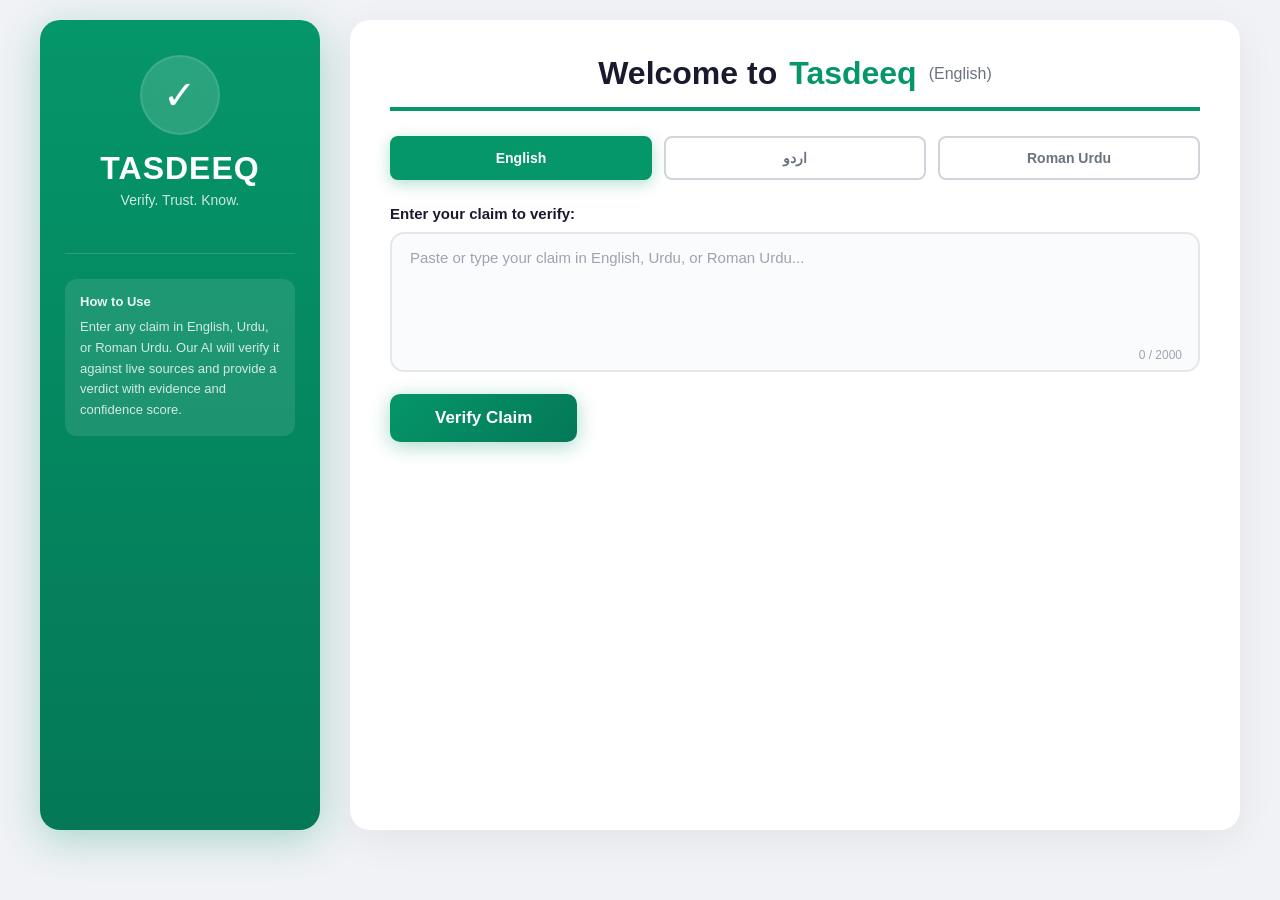
==== Frontend/index.html @ 3e844426 "Re-arrange file by making folders" ====
<!DOCTYPE html>
<html lang="en">
<head>
    <meta charset="UTF-8">
    <meta name="viewport" content="width=device-width, initial-scale=1.0">
    <title>Tasdeeq - Truth Verification</title>
    <link rel="stylesheet" href="style.css">
</head>
<body>

<div class="container">

    <!-- ===== SIDEBAR ===== -->
    <aside class="sidebar">
        <div class="logo-area">
            <div class="logo-icon">✓</div>
            <div>
                <h1>TASDEEQ</h1>
                <p>Verify. Trust. Know.</p>
            </div>
        </div>

        <hr class="sidebar-divider">

        <div class="sidebar-how-to">
            <div class="title" id="sidebarHowToTitle">How to Use</div>
            <div class="content" id="sidebarHowToText">
                Enter any claim in English, Urdu, or Roman Urdu. Our AI will verify it against live sources and provide a verdict with evidence and confidence score.
            </div>
        </div>
    </aside>

    <!-- ===== MAIN CONTENT ===== -->
    <main class="main-content">

        <!-- Welcome - Centered -->
        <div class="welcome" id="welcomeText">
            Welcome to <span class="tasdeeq-green">Tasdeeq</span>
            <span class="sub" id="langIndicator">(English)</span>
        </div>

        <!-- Language Buttons -->
        <div class="lang-buttons">
            <button class="lang-btn active" data-lang="en">English</button>
            <button class="lang-btn" data-lang="ur">اردو</button>
            <button class="lang-btn" data-lang="roman">Roman Urdu</button>
        </div>

        <!-- Input -->
        <label class="input-label" id="inputLabel">Enter your claim to verify:</label>
        <div class="input-wrapper">
            <textarea id="claimInput" placeholder="Paste or type your claim in English, Urdu, or Roman Urdu..."></textarea>
            <span class="char-count" id="charCount">0 / 2000</span>
        </div>

        <button class="verify-btn" id="verifyBtn">
            <span id="verifyBtnText">Verify Claim</span>
        </button>

        <!-- Loading -->
        <div class="loading-overlay" id="loadingOverlay">
            <div class="spinner"></div>
            <div class="loading-text" id="loadingText">Processing...</div>
        </div>

        <!-- Error -->
        <div class="error-box" id="errorBox"></div>

        <!-- ===== OUTPUT ===== -->
        <div class="output-section" id="outputSection">
            <div class="output-card">

                <!-- Verdict -->
                <div class="verdict-section">
                    <span class="verdict-badge unknown" id="verdictBadge">UNKNOWN</span>
                </div>

                <!-- Confidence -->
                <div class="confidence-section">
                    <span class="label" id="confLabel">Confidence</span>
                    <span class="value" id="confidenceValue">0%</span>
                    <div class="confidence-bar-wrap">
                        <div class="confidence-bar">
                            <div class="confidence-fill" id="confidenceFill" style="width:0%"></div>
                        </div>
                    </div>
                </div>

                <!-- Details -->
                <div id="outputDetails">
                    <div class="output-detail" id="originalClaimWrap" style="display:none;">
                        <h5 id="originalLabel">Original Claim</h5>
                        <p id="originalClaim"></p>
                    </div>
                    <div class="output-detail" id="reasoningWrap" style="display:none;">
                        <h5 id="reasoningLabel">Reasoning</h5>
                        <p id="reasoningText"></p>
                    </div>
                </div>

                <!-- Sources -->
                <div id="sourcesContainer" style="display:none;">
                    <h5 id="sourcesLabel" class="sources-heading">Sources</h5>
                    <div class="sources-list" id="sourcesList"></div>
                </div>

            </div>
        </div>

    </main>
</div>

<!-- Hidden API URL input -->
<input type="text" id="apiUrlInput" value="http://localhost:8000" style="display:none;">

<script src="script.js"></script>
</body>
</html>
---- Frontend/style.css ----
* {
    margin: 0;
    padding: 0;
    box-sizing: border-box;
}

body {
    font-family: 'Segoe UI', Tahoma, Geneva, Verdana, sans-serif;
    background: #f0f2f5;
    min-height: 100vh;
    padding: 20px;
}

.container {
    max-width: 1200px;
    margin: 0 auto;
    display: flex;
    gap: 30px;
    min-height: 90vh;
}

/* ========== LEFT SIDEBAR ========== */
.sidebar {
    width: 280px;
    background: linear-gradient(180deg, #059669 0%, #047857 100%);
    border-radius: 20px;
    padding: 35px 25px;
    color: white;
    flex-shrink: 0;
    display: flex;
    flex-direction: column;
    box-shadow: 0 10px 40px rgba(5, 150, 105, 0.3);
}

.logo-area {
    text-align: center;
    margin-bottom: 30px;
}

.logo-icon {
    width: 80px;
    height: 80px;
    background: rgba(255,255,255,0.15);
    border-radius: 50%;
    display: flex;
    align-items: center;
    justify-content: center;
    font-size: 40px;
    margin: 0 auto 15px;
    backdrop-filter: blur(10px);
    border: 2px solid rgba(255,255,255,0.1);
}

.logo-area h1 {
    font-size: 32px;
    font-weight: 700;
    letter-spacing: 1px;
}

.logo-area p {
    font-size: 14px;
    opacity: 0.8;
    margin-top: 5px;
}

.sidebar-divider {
    border: none;
    border-top: 1px solid rgba(255,255,255,0.15);
    margin: 15px 0;
}

.sidebar-how-to {
    background: rgba(255,255,255,0.1);
    border-radius: 12px;
    padding: 15px;
    margin-top: 10px;
}

.sidebar-how-to .title {
    font-size: 13px;
    font-weight: 600;
    opacity: 0.9;
    margin-bottom: 8px;
}

.sidebar-how-to .content {
    font-size: 13px;
    opacity: 0.8;
    line-height: 1.6;
}

/* ========== MAIN CONTENT ========== */
.main-content {
    flex: 1;
    background: white;
    border-radius: 20px;
    padding: 35px 40px;
    box-shadow: 0 10px 40px rgba(0,0,0,0.06);
}

.welcome {
    font-size: 32px;
    font-weight: 700;
    color: #1a1a2e;
    margin-bottom: 25px;
    padding-bottom: 15px;
    border-bottom: 4px solid #059669;
    display: flex;
    align-items: center;
    justify-content: center;
    gap: 12px;
    text-align: center;
    flex-wrap: wrap;
}

.welcome .tasdeeq-green {
    color: #059669;
}

.welcome .sub {
    font-size: 16px;
    font-weight: 400;
    color: #6b7280;
}

/* Right-to-left support for Urdu script content */
.rtl {
    direction: rtl;
    text-align: right;
    font-family: 'Noto Nastaliq Urdu', 'Jameel Noori Nastaleeq', 'Segoe UI', Tahoma, sans-serif;
}

/* Language Buttons */
.lang-buttons {
    display: flex;
    gap: 12px;
    margin-bottom: 25px;
    flex-wrap: wrap;
}

.lang-btn {
    padding: 12px 28px;
    border: 2px solid #d1d5db;
    background: white;
    border-radius: 8px;
    cursor: pointer;
    font-size: 14px;
    font-weight: 600;
    color: #6b7280;
    transition: all 0.3s ease;
    flex: 1;
    min-width: 120px;
    text-align: center;
}

.lang-btn:hover {
    border-color: #059669;
    color: #059669;
    transform: translateY(-2px);
    box-shadow: 0 4px 15px rgba(5, 150, 105, 0.15);
}

.lang-btn.active {
    background: #059669;
    border-color: #059669;
    color: white;
    box-shadow: 0 4px 15px rgba(5, 150, 105, 0.3);
}

/* Input Area */
.input-label {
    font-size: 15px;
    font-weight: 600;
    color: #1a1a2e;
    display: block;
    margin-bottom: 10px;
}

.input-wrapper {
    position: relative;
}

textarea {
    width: 100%;
    height: 140px;
    padding: 15px 18px;
    border: 2px solid #e5e7eb;
    border-radius: 14px;
    font-size: 15px;
    font-family: inherit;
    resize: none;
    transition: all 0.3s ease;
    background: #fafbfc;
    color: #1a1a2e;
}

textarea:focus {
    outline: none;
    border-color: #059669;
    background: white;
    box-shadow: 0 0 0 4px rgba(5, 150, 105, 0.08);
}

textarea::placeholder {
    color: #9ca3af;
}

.char-count {
    position: absolute;
    bottom: 14px;
    right: 18px;
    font-size: 12px;
    color: #9ca3af;
}

/* Verify Button */
.verify-btn {
    margin-top: 18px;
    padding: 14px 45px;
    background: linear-gradient(135deg, #059669 0%, #047857 100%);
    color: white;
    border: none;
    border-radius: 10px;
    font-size: 17px;
    font-weight: 700;
    cursor: pointer;
    transition: all 0.3s ease;
    box-shadow: 0 4px 20px rgba(5, 150, 105, 0.35);
    display: inline-flex;
    align-items: center;
    gap: 10px;
}

.verify-btn:hover {
    transform: translateY(-3px);
    box-shadow: 0 8px 30px rgba(5, 150, 105, 0.45);
}

.verify-btn:disabled {
    opacity: 0.6;
    cursor: not-allowed;
    transform: none !important;
}

.verify-btn.loading {
    pointer-events: none;
    opacity: 0.8;
}

/* ========== OUTPUT SECTION ========== */
.output-section {
    margin-top: 30px;
    display: none;
    animation: slideUp 0.5s ease;
}

.output-section.show {
    display: block;
}

@keyframes slideUp {
    from { opacity: 0; transform: translateY(20px); }
    to { opacity: 1; transform: translateY(0); }
}

.output-card {
    background: #f8f9fc;
    border-radius: 16px;
    padding: 25px;
    border: 1px solid #e5e7eb;
}

.verdict-section {
    text-align: center;
    padding: 20px;
    margin-bottom: 25px;
    border-radius: 12px;
    background: white;
    border: 2px solid #e5e7eb;
}

.verdict-badge {
    font-size: 28px;
    font-weight: 800;
    padding: 12px 35px;
    border-radius: 12px;
    display: inline-block;
    letter-spacing: 1px;
}

.verdict-badge.true { background: #d1fae5; color: #065f46; border: 2px solid #065f46; }
.verdict-badge.false { background: #fee2e2; color: #991b1b; border: 2px solid #991b1b; }
.verdict-badge.misleading { background: #fef3c7; color: #92400e; border: 2px solid #92400e; }
.verdict-badge.uncertain { background: #dbeafe; color: #1e40af; border: 2px solid #1e40af; }
.verdict-badge.unknown { background: #e5e7eb; color: #4b5563; border: 2px solid #4b5563; }

.confidence-section {
    display: flex;
    align-items: center;
    justify-content: center;
    gap: 20px;
    margin-bottom: 25px;
    padding: 15px;
    background: white;
    border-radius: 10px;
    border: 1px solid #e5e7eb;
}

.confidence-section .label {
    font-size: 14px;
    color: #6b7280;
    font-weight: 600;
}

.confidence-section .value {
    font-size: 22px;
    font-weight: 700;
    color: #059669;
    min-width: 60px;
}

.confidence-bar-wrap {
    flex: 1;
    max-width: 300px;
}

.confidence-bar {
    height: 10px;
    background: #e5e7eb;
    border-radius: 6px;
    overflow: hidden;
}

.confidence-fill {
    height: 100%;
    background: linear-gradient(90deg, #059669, #047857);
    border-radius: 6px;
    transition: width 0.8s ease;
}

.output-detail {
    margin: 18px 0;
    padding: 15px 18px;
    background: white;
    border-radius: 10px;
    border: 1px solid #e5e7eb;
    border-left: 4px solid #059669;
}

.output-detail h5 {
    font-size: 13px;
    color: #059669;
    font-weight: 700;
    text-transform: uppercase;
    letter-spacing: 0.5px;
    margin-bottom: 6px;
}

.output-detail p {
    font-size: 15px;
    color: #1a1a2e;
    line-height: 1.7;
    margin: 0;
}

.sources-heading {
    font-size: 13px;
    color: #059669;
    font-weight: 700;
    text-transform: uppercase;
    letter-spacing: 0.5px;
    margin: 15px 0 10px;
}

.sources-list {
    margin-top: 10px;
}

.source-item {
    background: white;
    padding: 14px 18px;
    border-radius: 10px;
    margin-bottom: 10px;
    display: flex;
    justify-content: space-between;
    align-items: center;
    flex-wrap: wrap;
    gap: 10px;
    border: 1px solid #e5e7eb;
    border-left: 4px solid #059669;
}

.source-item .title {
    font-weight: 500;
    color: #1a1a2e;
    font-size: 14px;
    flex: 1;
}

.source-item .snippet {
    width: 100%;
    font-size: 13px;
    color: #6b7280;
    margin-top: 4px;
}

.source-link {
    color: #059669;
    text-decoration: none;
    font-size: 13px;
    font-weight: 600;
    white-space: nowrap;
    padding: 4px 14px;
    border: 1px solid #059669;
    border-radius: 6px;
    transition: all 0.2s;
}

.source-link:hover {
    background: #059669;
    color: white;
}

.loading-overlay {
    display: none;
    text-align: center;
    padding: 40px 20px;
}

.loading-overlay.show {
    display: block;
}

.spinner {
    width: 45px;
    height: 45px;
    border: 4px solid #e5e7eb;
    border-top: 4px solid #059669;
    border-radius: 50%;
    animation: spin 0.8s linear infinite;
    margin: 0 auto 15px;
}

@keyframes spin {
    0% { transform: rotate(0deg); }
    100% { transform: rotate(360deg); }
}

.loading-text {
    color: #6b7280;
    font-size: 14px;
}

.error-box {
    background: #fee2e2;
    color: #991b1b;
    padding: 14px 20px;
    border-radius: 12px;
    margin-top: 15px;
    display: none;
    border: 1px solid #fecaca;
}

.error-box.show {
    display: block;
}

/* ========== RESPONSIVE ========== */
@media (max-width: 900px) {
    .container { flex-direction: column; gap: 20px; }
    .sidebar { width: 100%; flex-direction: row; flex-wrap: wrap; padding: 20px 25px; justify-content: space-between; align-items: center; }
    .logo-area { margin-bottom: 0; display: flex; align-items: center; gap: 15px; }
    .logo-icon { width: 50px; height: 50px; font-size: 25px; margin: 0; }
    .logo-area h1 { font-size: 24px; }
    .logo-area p { display: none; }
    .sidebar-divider { display: none; }
    .sidebar-how-to { display: none; }
    .main-content { padding: 25px; }
    .lang-buttons { gap: 8px; }
    .lang-btn { min-width: 80px; padding: 8px 16px; font-size: 13px; }
    .welcome { font-size: 24px; }
    .verdict-badge { font-size: 22px; padding: 10px 25px; }
}

@media (max-width: 600px) {
    body { padding: 10px; }
    .main-content { padding: 18px; }
    .welcome { font-size: 20px; flex-wrap: wrap; }
    .welcome .sub { font-size: 14px; display: block; margin-left: 0; }
    .lang-btn { min-width: 60px; padding: 6px 12px; font-size: 12px; }
    .verify-btn { width: 100%; justify-content: center; }
    .confidence-section { flex-wrap: wrap; justify-content: center; }
    .confidence-bar-wrap { max-width: 100%; width: 100%; }
    .source-item { flex-direction: column; align-items: flex-start; }
    .source-link { align-self: flex-start; }
    .verdict-badge { font-size: 18px; padding: 8px 18px; }
}
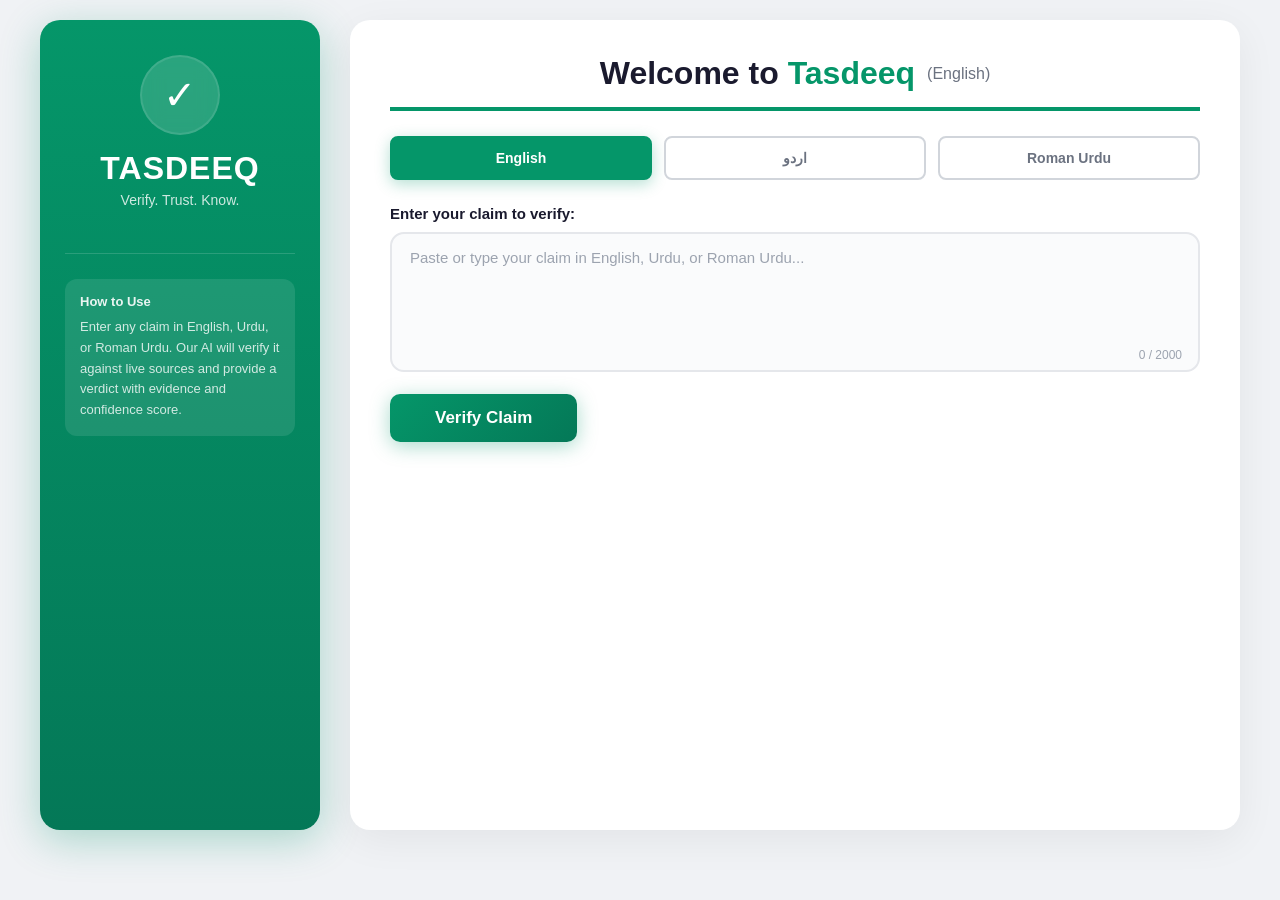
==== commit b3ab659d: "Added Readme, note, and refined others" ====
--- a/Frontend/index.html
+++ b/Frontend/index.html
@@ -35,7 +35,7 @@
 
         <!-- Welcome - Centered -->
         <div class="welcome" id="welcomeText">
-            Welcome to <span class="tasdeeq-green">Tasdeeq</span>
+            <span id="welcomeSentence">Welcome to <span class="tasdeeq-green">Tasdeeq</span></span>
             <span class="sub" id="langIndicator">(English)</span>
         </div>
 
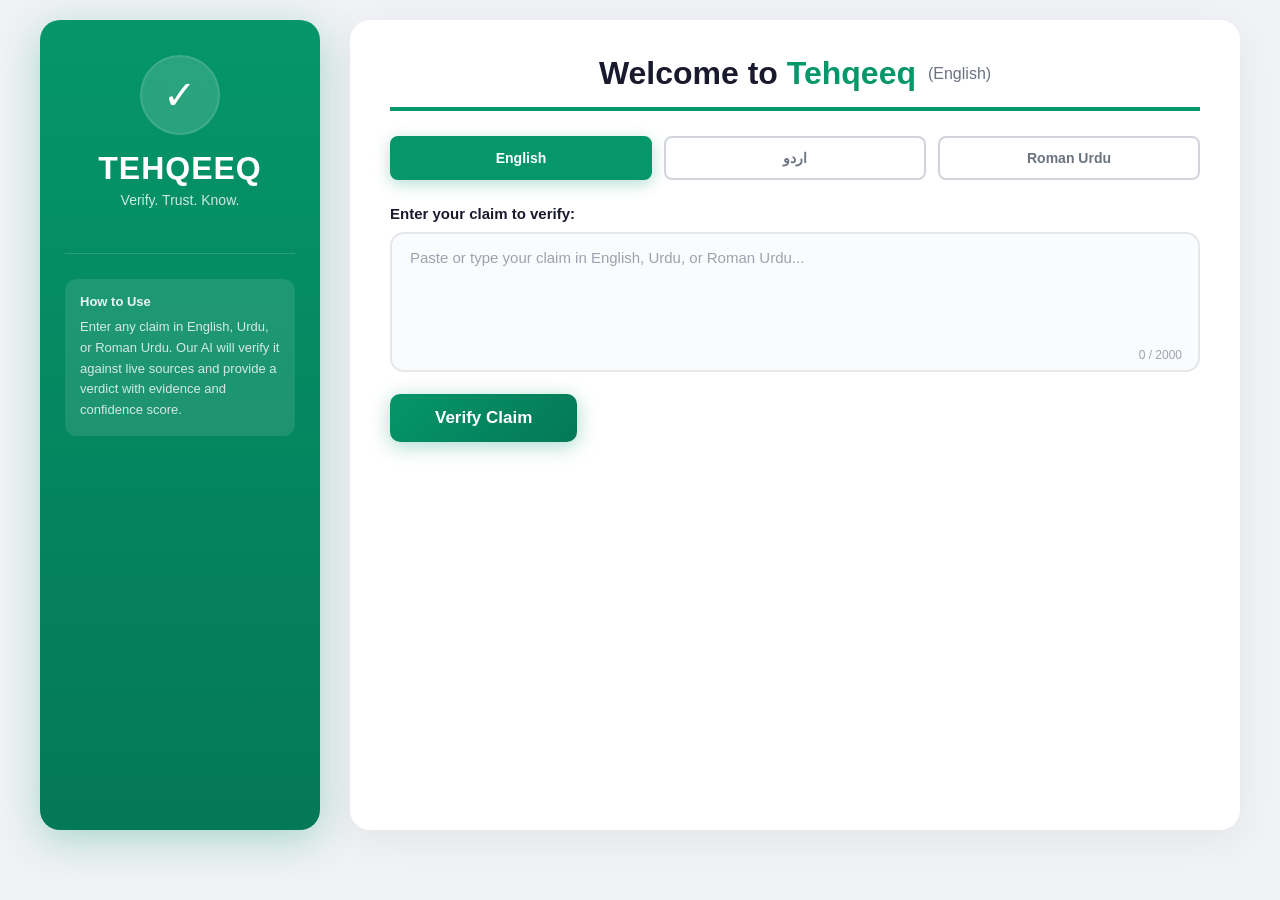
==== commit b86b671e: "updated html file" ====
--- a/Frontend/index.html
+++ b/Frontend/index.html
@@ -3,7 +3,7 @@
 <head>
     <meta charset="UTF-8">
     <meta name="viewport" content="width=device-width, initial-scale=1.0">
-    <title>Tasdeeq - Truth Verification</title>
+    <title>Tehqeeq - Truth Verification</title>
     <link rel="stylesheet" href="style.css">
 </head>
 <body>
@@ -15,7 +15,7 @@
         <div class="logo-area">
             <div class="logo-icon">✓</div>
             <div>
-                <h1>TASDEEQ</h1>
+                <h1>TEHQEEQ</h1>
                 <p>Verify. Trust. Know.</p>
             </div>
         </div>
@@ -35,7 +35,7 @@
 
         <!-- Welcome - Centered -->
         <div class="welcome" id="welcomeText">
-            <span id="welcomeSentence">Welcome to <span class="tasdeeq-green">Tasdeeq</span></span>
+            <span id="welcomeSentence">Welcome to <span class="tasdeeq-green">Tehqeeq</span></span>
             <span class="sub" id="langIndicator">(English)</span>
         </div>
 
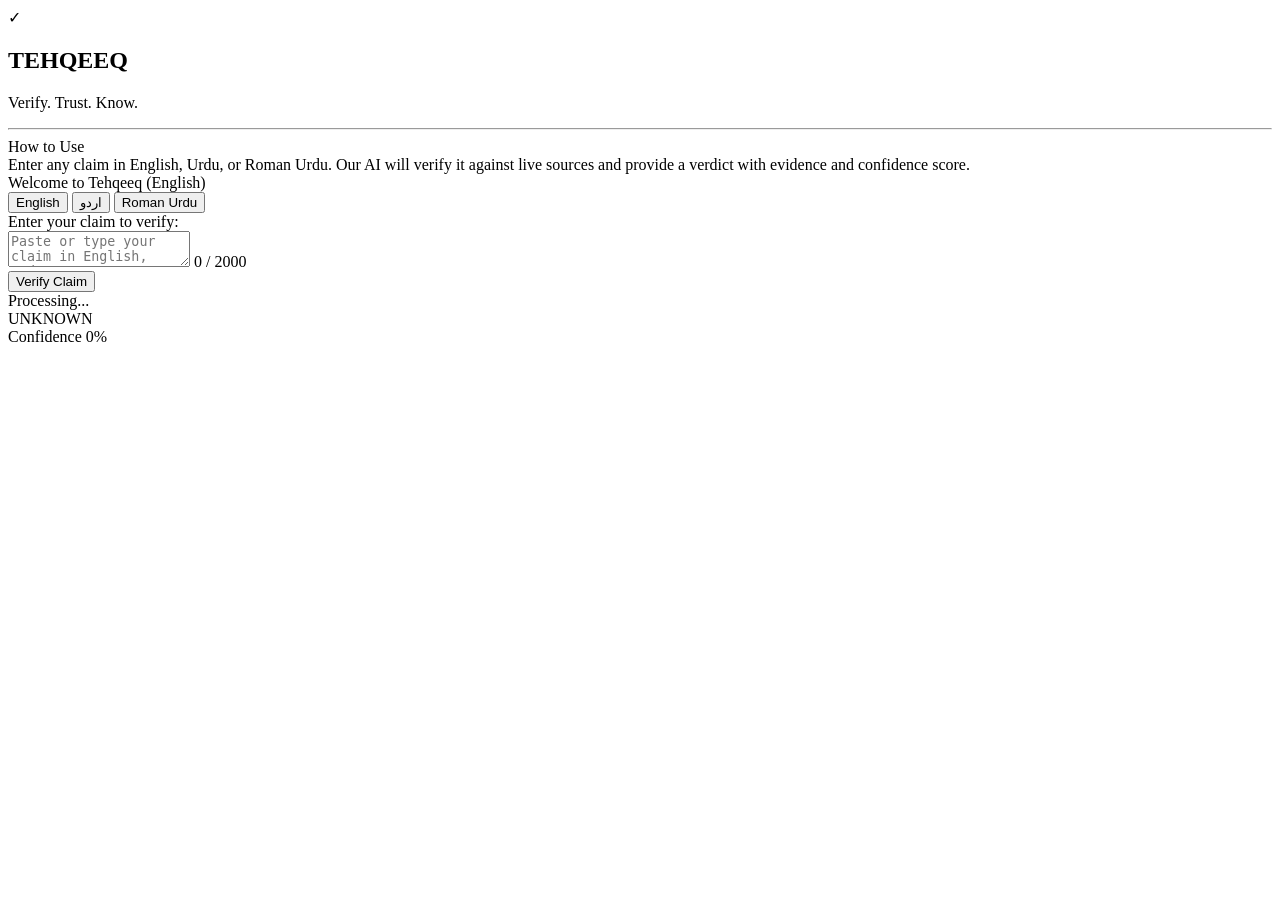
==== commit 0d39398a: "Update stylesheet and script paths in index.html" ====
--- a/Frontend/index.html
+++ b/Frontend/index.html
@@ -1,10 +1,16 @@
 <!DOCTYPE html>
+<!--
+    Frontend UI for Tehqeeq.
+    - Presents a simple single-page interface to submit claims for verification.
+    - Displays verdict, confidence, reasoning and evidence sources returned
+        by the FastAPI backend at /verify.
+-->
 <html lang="en">
 <head>
     <meta charset="UTF-8">
     <meta name="viewport" content="width=device-width, initial-scale=1.0">
     <title>Tehqeeq - Truth Verification</title>
-    <link rel="stylesheet" href="style.css">
+    <link rel="stylesheet" href="/static/style.css">
 </head>
 <body>
 
@@ -35,7 +41,7 @@
 
         <!-- Welcome - Centered -->
         <div class="welcome" id="welcomeText">
-            <span id="welcomeSentence">Welcome to <span class="tasdeeq-green">Tehqeeq</span></span>
+            <span id="welcomeSentence">Welcome to <span class="tehqeeq-green">Tehqeeq</span></span>
             <span class="sub" id="langIndicator">(English)</span>
         </div>
 
@@ -111,8 +117,8 @@
 </div>
 
 <!-- Hidden API URL input -->
-<input type="text" id="apiUrlInput" value="http://localhost:8000" style="display:none;">
+<input type="text" id="apiUrlInput" value="" style="display:none;">
 
-<script src="script.js"></script>
+<script src="/static/script.js"></script>
 </body>
-</html>+</html>
